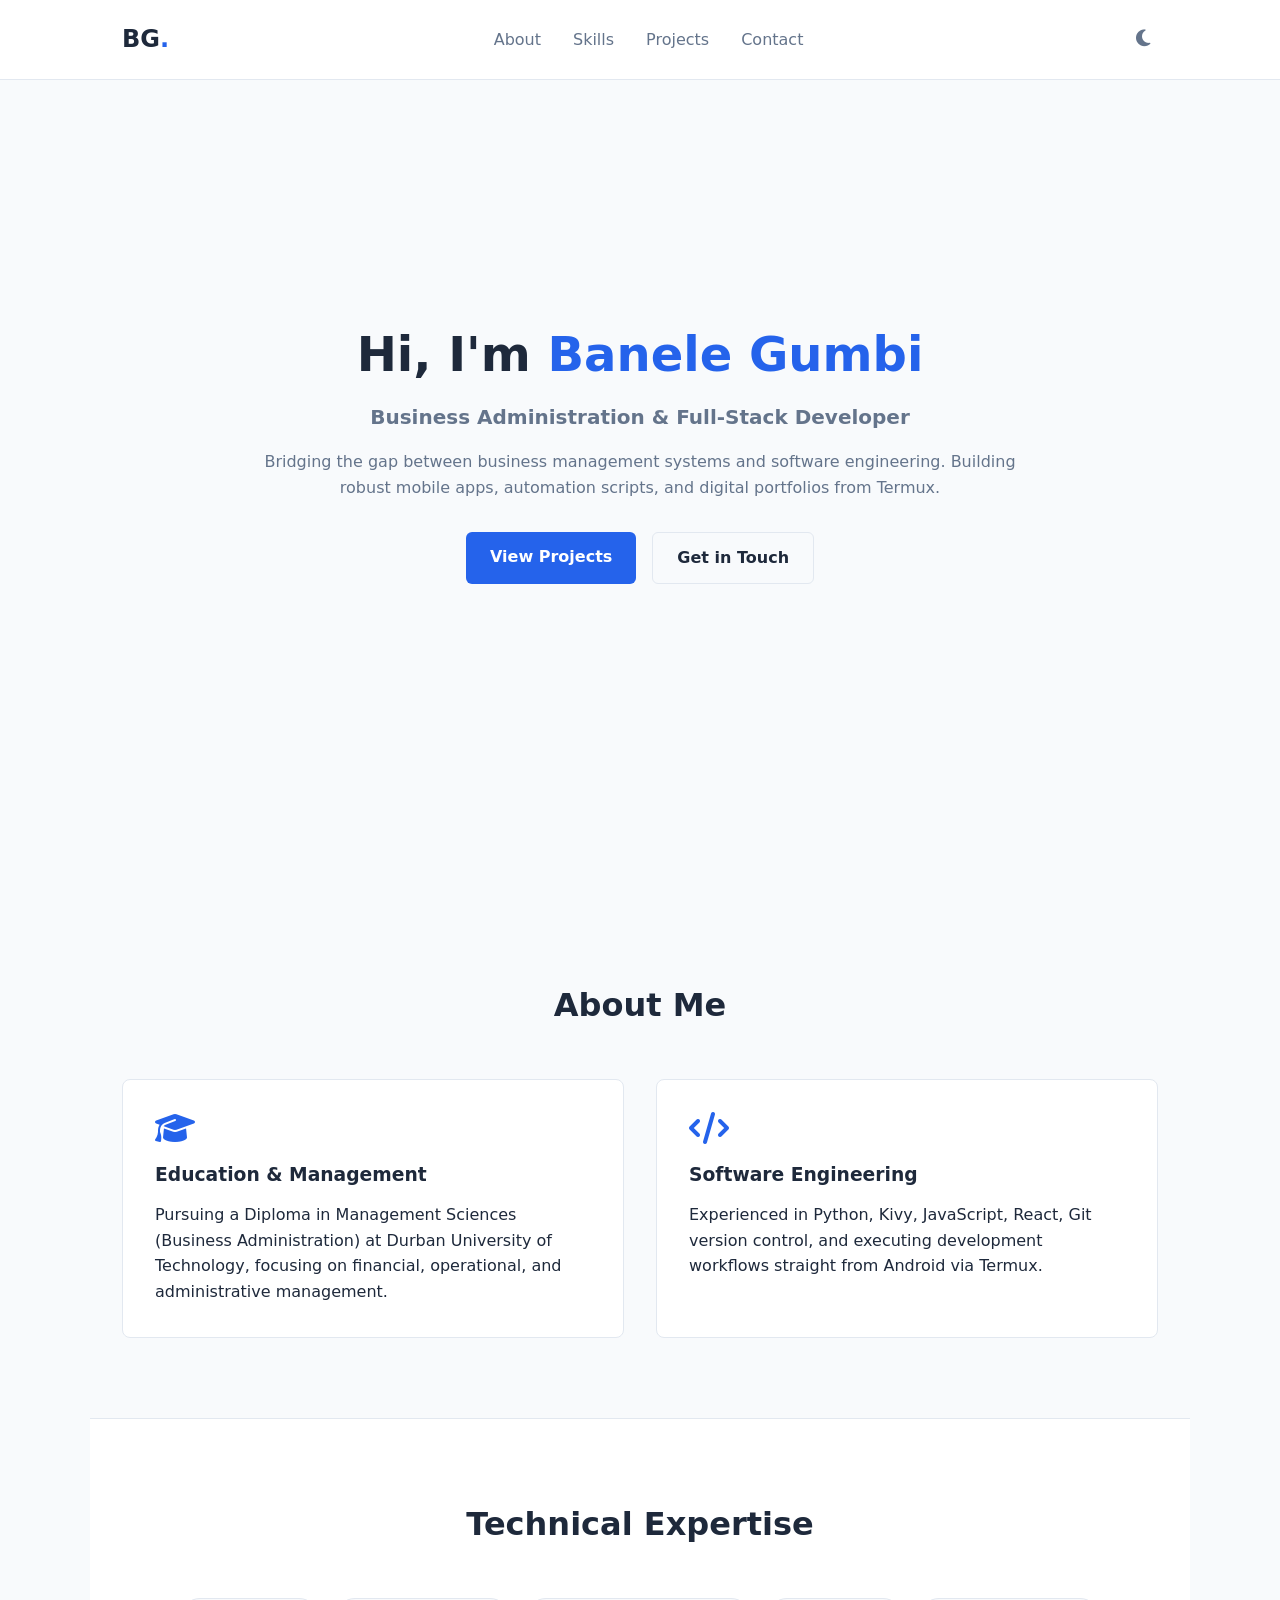
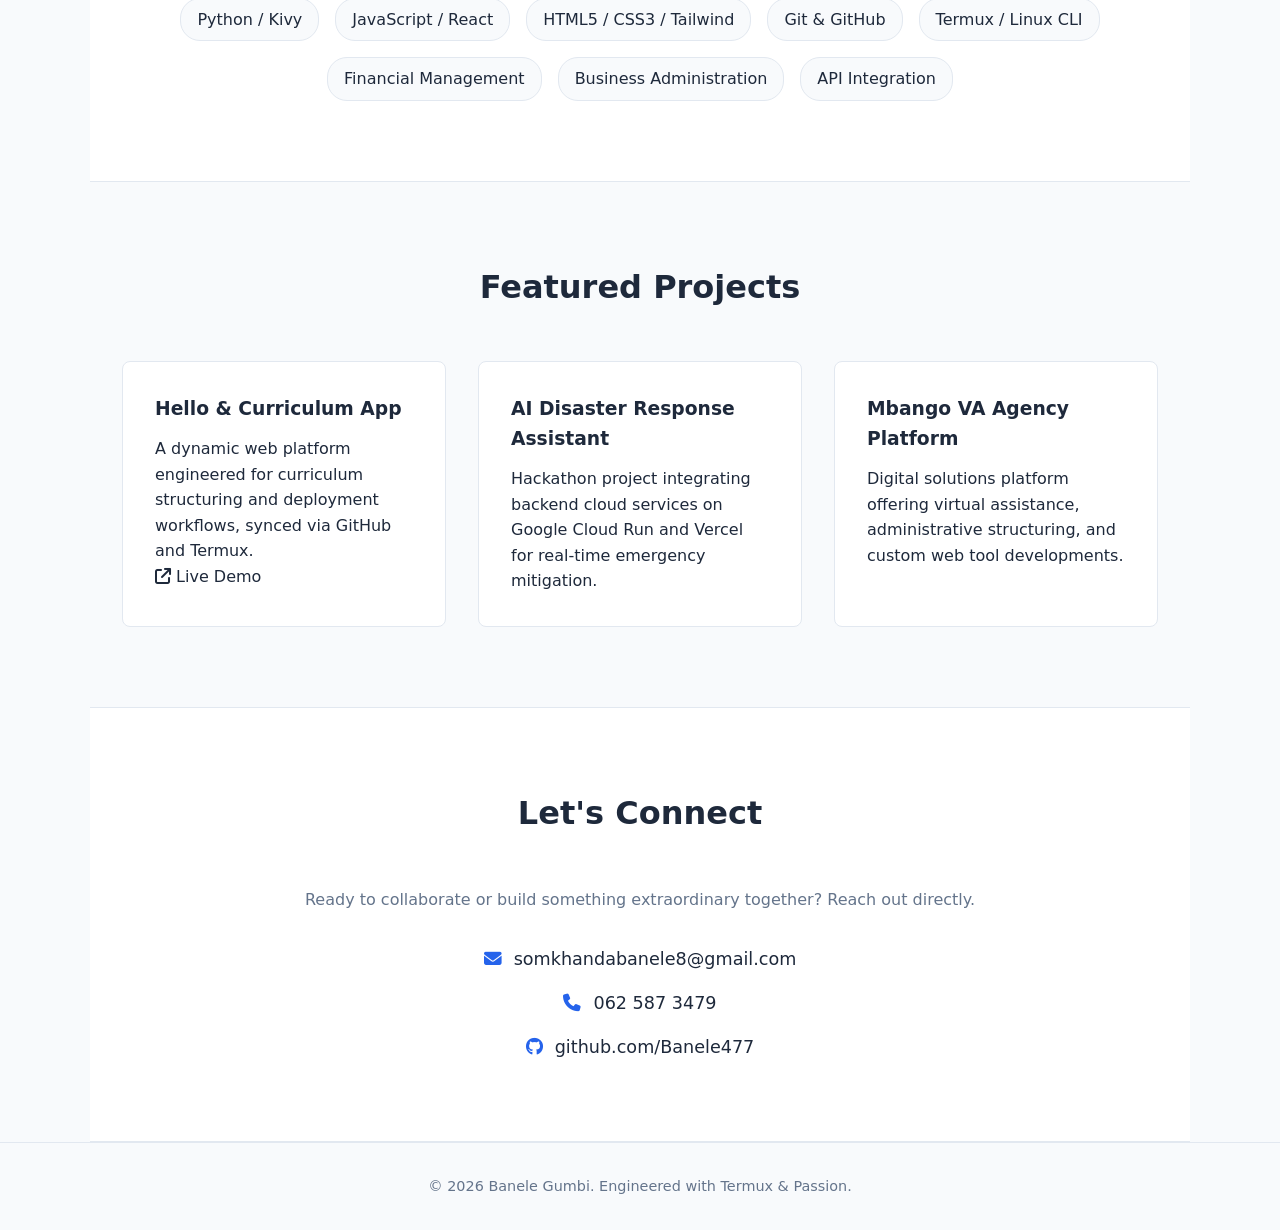
==== index.html @ f0a66e48 "Initial portfolio commit from Termux" ====
<!DOCTYPE html>
<html lang="en">
<head>
    <meta charset="UTF-8">
    <meta name="viewport" content="width=device-width, initial-scale=1.0">
    <title>Banele Gumbi | Portfolio & Engineering</title>
    <link rel="stylesheet" href="style.css">
    <!-- FontAwesome for Icons -->
    <link rel="stylesheet" href="https://cdnjs.cloudflare.com/ajax/libs/font-awesome/6.4.0/css/all.min.css">
</head>
<body>
    <!-- Header / Navbar -->
    <header>
        <div class="nav-container">
            <h2 class="logo">BG<span>.</span></h2>
            <nav>
                <ul class="nav-links">
                    <li><a href="#about">About</a></li>
                    <li><a href="#skills">Skills</a></li>
                    <li><a href="#projects">Projects</a></li>
                    <li><a href="#contact">Contact</a></li>
                </ul>
            </nav>
            <div class="theme-toggle" id="themeToggle"><i class="fa-solid fa-moon"></i></div>
        </div>
    </header>

    <!-- Hero Section -->
    <section class="hero">
        <div class="hero-content">
            <h1>Hi, I'm <span class="highlight">Banele Gumbi</span></h1>
            <p class="tagline">Business Administration & Full-Stack Developer</p>
            <p class="bio">Bridging the gap between business management systems and software engineering. Building robust mobile apps, automation scripts, and digital portfolios from Termux.</p>
            <div class="hero-btns">
                <a href="#projects" class="btn primary-btn">View Projects</a>
                <a href="#contact" class="btn secondary-btn">Get in Touch</a>
            </div>
        </div>
    </section>

    <!-- About Section -->
    <section id="about" class="section">
        <h2 class="section-title">About Me</h2>
        <div class="about-grid">
            <div class="about-card">
                <i class="fa-solid fa-graduation-cap"></i>
                <h3>Education & Management</h3>
                <p>Pursuing a Diploma in Management Sciences (Business Administration) at Durban University of Technology, focusing on financial, operational, and administrative management.</p>
            </div>
            <div class="about-card">
                <i class="fa-solid fa-code"></i>
                <h3>Software Engineering</h3>
                <p>Experienced in Python, Kivy, JavaScript, React, Git version control, and executing development workflows straight from Android via Termux.</p>
            </div>
        </div>
    </section>

    <!-- Skills Section -->
    <section id="skills" class="section bg-alt">
        <h2 class="section-title">Technical Expertise</h2>
        <div class="skills-container">
            <span class="skill-tag">Python / Kivy</span>
            <span class="skill-tag">JavaScript / React</span>
            <span class="skill-tag">HTML5 / CSS3 / Tailwind</span>
            <span class="skill-tag">Git & GitHub</span>
            <span class="skill-tag">Termux / Linux CLI</span>
            <span class="skill-tag">Financial Management</span>
            <span class="skill-tag">Business Administration</span>
            <span class="skill-tag">API Integration</span>
        </div>
    </section>

    <!-- Projects Section -->
    <section id="projects" class="section">
        <h2 class="section-title">Featured Projects</h2>
        <div class="projects-grid">
            <div class="project-card">
                <h3>Hello & Curriculum App</h3>
                <p>A dynamic web platform engineered for curriculum structuring and deployment workflows, synced via GitHub and Termux.</p>
                <div class="project-links">
                    <a href="https://hello-and-curriculum.lovable.app" target="_blank"><i class="fa-solid fa-external-link"></i> Live Demo</a>
                </div>
            </div>
            <div class="project-card">
                <h3>AI Disaster Response Assistant</h3>
                <p>Hackathon project integrating backend cloud services on Google Cloud Run and Vercel for real-time emergency mitigation.</p>
            </div>
            <div class="project-card">
                <h3>Mbango VA Agency Platform</h3>
                <p>Digital solutions platform offering virtual assistance, administrative structuring, and custom web tool developments.</p>
            </div>
        </div>
    </section>

    <!-- Contact Section -->
    <section id="contact" class="section bg-alt">
        <h2 class="section-title">Let's Connect</h2>
        <p class="contact-text">Ready to collaborate or build something extraordinary together? Reach out directly.</p>
        <div class="contact-info">
            <p><i class="fa-solid fa-envelope"></i> somkhandabanele8@gmail.com</p>
            <p><i class="fa-solid fa-phone"></i> 062 587 3479</p>
            <p><i class="fa-brands fa-github"></i> <a href="https://github.com/Banele477" target="_blank">github.com/Banele477</a></p>
        </div>
    </section>

    <!-- Footer -->
    <footer>
        <p>&copy; 2026 Banele Gumbi. Engineered with Termux & Passion.</p>
    </footer>

    <script src="script.js"></script>
</body>
</html>
---- style.css ----
/* ==================== CSS VARIABLES (CUSTOMIZABLE) ==================== */
:root {
    --bg-color: #f8fafc;
    --card-bg: #ffffff;
    --text-color: #1e293b;
    --text-muted: #64748b;
    --primary-color: #2563eb;
    --primary-hover: #1d4ed8;
    --accent-color: #3b82f6;
    --border-color: #e2e8f0;
    --transition: all 0.3s ease;
}

[data-theme="dark"] {
    --bg-color: #0f172a;
    --card-bg: #1e293b;
    --text-color: #f8fafc;
    --text-muted: #94a3b8;
    --primary-color: #3b82f6;
    --primary-hover: #60a5fa;
    --border-color: #334155;
}

/* ==================== GLOBAL STYLES ==================== */
* {
    margin: 0;
    padding: 0;
    box-sizing: border-box;
    font-family: 'Segoe UI', system-ui, -apple-system, sans-serif;
}

body {
    background-color: var(--bg-color);
    color: var(--text-color);
    line-height: 1.6;
    transition: var(--transition);
}

a {
    text-decoration: none;
    color: inherit;
}

/* ==================== HEADER & NAVBAR ==================== */
header {
    position: fixed;
    top: 0;
    left: 0;
    width: 100%;
    background-color: var(--card-bg);
    border-bottom: 1px solid var(--border-color);
    z-index: 1000;
}

.nav-container {
    max-width: 1100px;
    margin: 0 auto;
    padding: 1rem 2rem;
    display: flex;
    justify-content: space-between;
    align-items: center;
}

.logo {
    font-size: 1.5rem;
    font-weight: bold;
}

.logo span {
    color: var(--primary-color);
}

.nav-links {
    list-style: none;
    display: flex;
    gap: 2rem;
}

.nav-links a {
    font-weight: 500;
    color: var(--text-muted);
    transition: var(--transition);
}

.nav-links a:hover {
    color: var(--primary-color);
}

.theme-toggle {
    cursor: pointer;
    font-size: 1.2rem;
    padding: 0.5rem;
    color: var(--text-muted);
}

/* ==================== HERO SECTION ==================== */
.hero {
    min-height: 100vh;
    display: flex;
    align-items: center;
    justify-content: center;
    text-align: center;
    padding: 0 1rem;
    max-width: 800px;
    margin: 0 auto;
}

.hero h1 {
    font-size: 3rem;
    margin-bottom: 0.5rem;
}

.highlight {
    color: var(--primary-color);
}

.tagline {
    font-size: 1.25rem;
    font-weight: 600;
    color: var(--text-muted);
    margin-bottom: 1rem;
}

.bio {
    font-size: 1rem;
    color: var(--text-muted);
    margin-bottom: 2rem;
}

.hero-btns {
    display: flex;
    gap: 1rem;
    justify-content: center;
}

.btn {
    padding: 0.75rem 1.5rem;
    border-radius: 6px;
    font-weight: 600;
    transition: var(--transition);
}

.primary-btn {
    background-color: var(--primary-color);
    color: #fff;
}

.primary-btn:hover {
    background-color: var(--primary-hover);
}

.secondary-btn {
    border: 1px solid var(--border-color);
    color: var(--text-color);
}

.secondary-btn:hover {
    border-color: var(--primary-color);
}

/* ==================== SECTIONS ==================== */
.section {
    padding: 5rem 2rem;
    max-width: 1100px;
    margin: 0 auto;
}

.bg-alt {
    background-color: var(--card-bg);
    border-top: 1px solid var(--border-color);
    border-bottom: 1px solid var(--border-color);
}

.section-title {
    text-align: center;
    font-size: 2rem;
    margin-bottom: 3rem;
}

/* ==================== ABOUT & CARDS ==================== */
.about-grid, .projects-grid {
    display: grid;
    grid-template-columns: repeat(auto-fit, minmax(300px, 1fr));
    gap: 2rem;
}

.about-card, .project-card {
    background-color: var(--card-bg);
    border: 1px solid var(--border-color);
    padding: 2rem;
    border-radius: 8px;
    transition: var(--transition);
}

.about-card i {
    font-size: 2rem;
    color: var(--primary-color);
    margin-bottom: 1rem;
}

.about-card h3, .project-card h3 {
    margin-bottom: 0.75rem;
}

.project-card:hover, .about-card:hover {
    transform: translateY(-5px);
    box-shadow: 0 10px 20px rgba(0,0,0,0.05);
}

/* ==================== SKILLS ==================== */
.skills-container {
    display: flex;
    flex-wrap: wrap;
    gap: 1rem;
    justify-content: center;
}

.skill-tag {
    background-color: var(--bg-color);
    border: 1px solid var(--border-color);
    padding: 0.5rem 1rem;
    border-radius: 20px;
    font-weight: 500;
}

/* ==================== CONTACT ==================== */
.contact-text {
    text-align: center;
    color: var(--text-muted);
    margin-bottom: 2rem;
}

.contact-info {
    display: flex;
    flex-direction: column;
    align-items: center;
    gap: 1rem;
}

.contact-info p {
    font-size: 1.1rem;
    display: flex;
    align-items: center;
    gap: 0.75rem;
}

.contact-info i {
    color: var(--primary-color);
}

/* ==================== FOOTER ==================== */
footer {
    text-align: center;
    padding: 2rem;
    color: var(--text-muted);
    border-top: 1px solid var(--border-color);
    font-size: 0.9rem;
}

@media(max-width: 768px) {
    .nav-links { display: none; }
    .hero h1 { font-size: 2.2rem; }
}
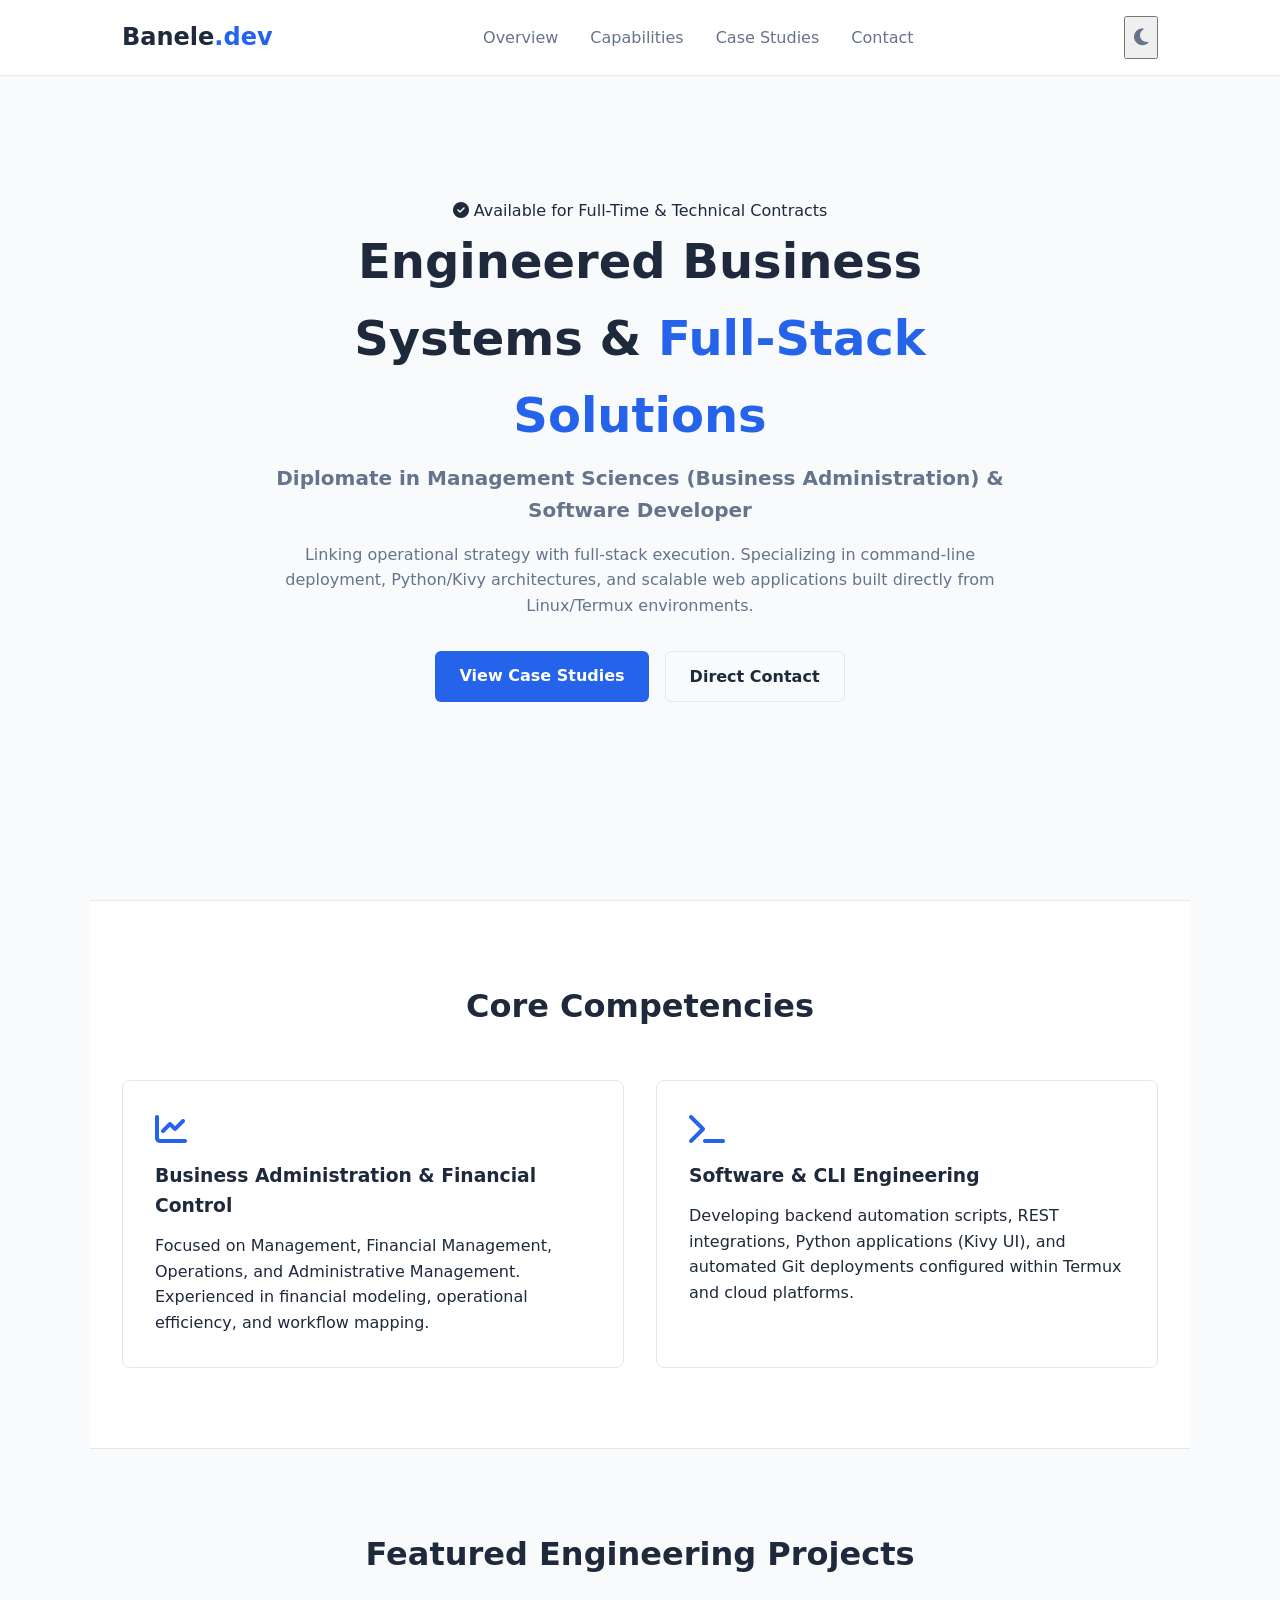
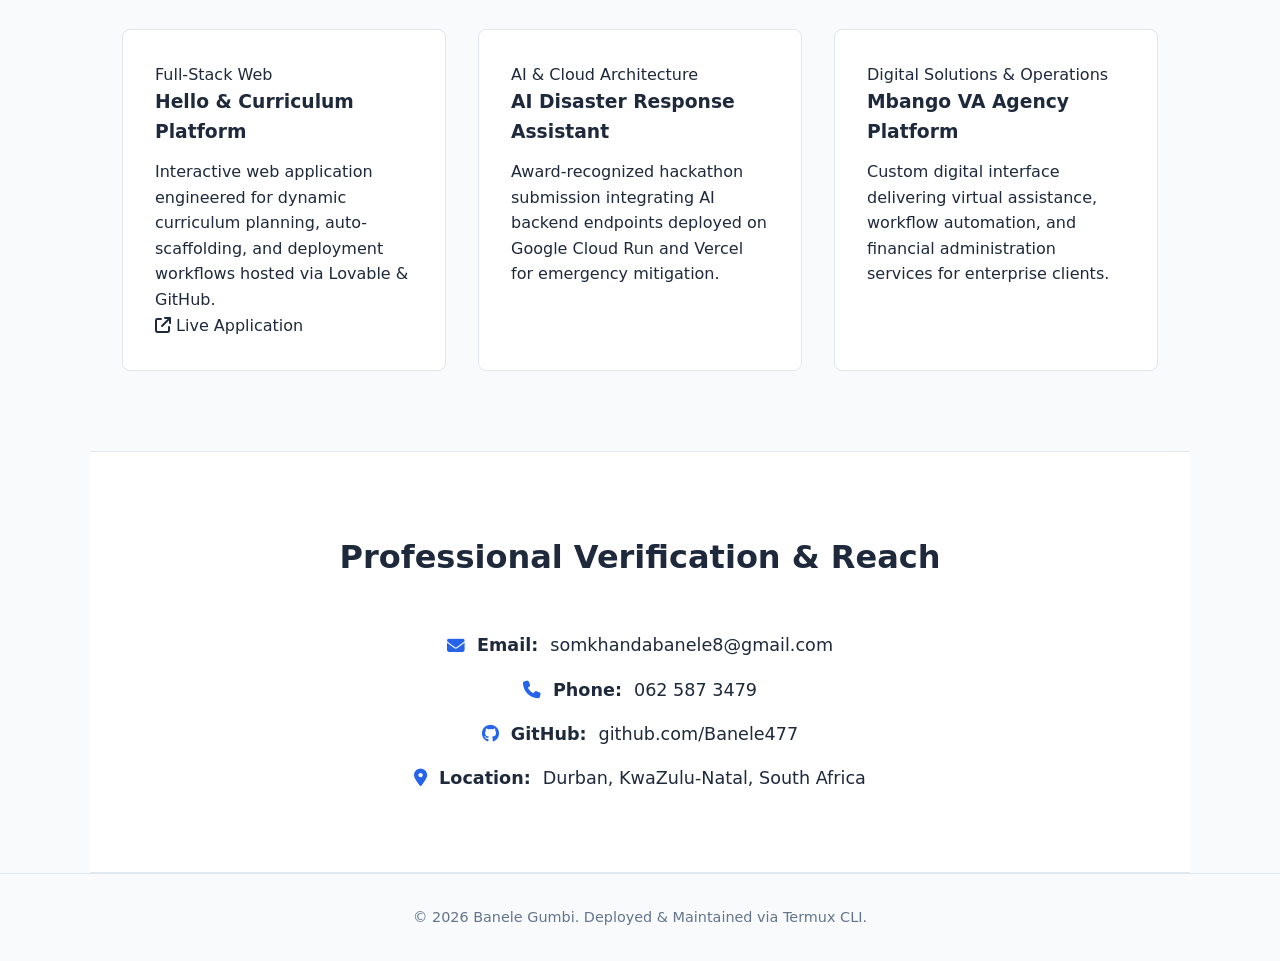
==== commit c6c3d01c: "Enhance web accessibility (WCAG), add Google Search Console verification, and add sitemap" ====
--- a/index.html
+++ b/index.html
@@ -3,112 +3,149 @@
 <head>
     <meta charset="UTF-8">
     <meta name="viewport" content="width=device-width, initial-scale=1.0">
-    <title>Banele Gumbi | Portfolio & Engineering</title>
+    <title>Banele Gumbi | Business Administration & Software Systems Specialist</title>
+    
+    <!-- Google Search Console Verification -->
+    <meta name="google-site-verification" content="googlec872cccd59953659" />
+    
+    <!-- SEO & Metadata -->
+    <meta name="description" content="Official portfolio of Banele Gumbi: Business Administration specialist and full-stack developer in Durban, South Africa. Specializing in Python, React, and business automation.">
+    <meta name="keywords" content="Banele Gumbi, Business Administration, Software Developer Durban, Management Sciences, Python Developer South Africa, Mbango VA Agency">
+    <meta name="author" content="Banele Gumbi">
+    <link rel="canonical" href="https://banele477.github.io/portfolio/" />
+
+    <!-- Open Graph / Social Media -->
+    <meta property="og:title" content="Banele Gumbi | Business & Software Systems Specialist">
+    <meta property="og:description" content="Bridging operational strategy with full-stack execution and automated business systems.">
+    <meta property="og:url" content="https://banele477.github.io/portfolio/">
+    <meta property="og:type" content="website">
+
+    <!-- Stylesheets & Fonts -->
     <link rel="stylesheet" href="style.css">
-    <!-- FontAwesome for Icons -->
-    <link rel="stylesheet" href="https://cdnjs.cloudflare.com/ajax/libs/font-awesome/6.4.0/css/all.min.css">
+    <link rel="stylesheet" href="https://cdnjs.cloudflare.com/ajax/libs/font-awesome/6.4.0/css/all.min.css" integrity="sha512-iecdLmaskl7CVkqkXNQ/ZH/XLlvWZOJyj7Yy7tcenmpD1ypASozpmT/E0iPtmFIB46ZmdtAc9eNBvH0H/ZpiBw==" crossorigin="anonymous" referrerpolicy="no-referrer" />
+
+    <!-- Structured Data (Schema Markup for Search Engine Crawlers) -->
+    <script type="application/ld+json">
+    {
+      "@context": "https://schema.org",
+      "@type": "Person",
+      "name": "Banele Gumbi",
+      "jobTitle": "Software Developer & Business Systems Specialist",
+      "url": "https://banele477.github.io/portfolio/",
+      "sameAs": [
+        "https://github.com/Banele477"
+      ],
+      "alumniOf": {
+        "@type": "CollegeOrUniversity",
+        "name": "Durban University of Technology"
+      },
+      "address": {
+        "@type": "PostalAddress",
+        "addressLocality": "Durban",
+        "addressRegion": "KwaZulu-Natal",
+        "addressCountry": "South Africa"
+      }
+    }
+    </script>
 </head>
 <body>
-    <!-- Header / Navbar -->
-    <header>
+    <!-- Skip Navigation Link for Accessibility (Screen Readers / Keyboard Users) -->
+    <a href="#main-content" class="skip-link">Skip to main content</a>
+
+    <header role="banner">
         <div class="nav-container">
-            <h2 class="logo">BG<span>.</span></h2>
-            <nav>
+            <a href="#" class="logo" aria-label="Banele Gumbi Home Page">Banele<span>.dev</span></a>
+            <nav role="navigation" aria-label="Main Navigation">
                 <ul class="nav-links">
-                    <li><a href="#about">About</a></li>
-                    <li><a href="#skills">Skills</a></li>
-                    <li><a href="#projects">Projects</a></li>
+                    <li><a href="#about">Overview</a></li>
+                    <li><a href="#capabilities">Capabilities</a></li>
+                    <li><a href="#projects">Case Studies</a></li>
                     <li><a href="#contact">Contact</a></li>
                 </ul>
             </nav>
-            <div class="theme-toggle" id="themeToggle"><i class="fa-solid fa-moon"></i></div>
+            <button class="theme-toggle" id="themeToggle" aria-label="Toggle light and dark mode">
+                <i class="fa-solid fa-moon" aria-hidden="true"></i>
+            </button>
         </div>
     </header>
 
-    <!-- Hero Section -->
-    <section class="hero">
-        <div class="hero-content">
-            <h1>Hi, I'm <span class="highlight">Banele Gumbi</span></h1>
-            <p class="tagline">Business Administration & Full-Stack Developer</p>
-            <p class="bio">Bridging the gap between business management systems and software engineering. Building robust mobile apps, automation scripts, and digital portfolios from Termux.</p>
-            <div class="hero-btns">
-                <a href="#projects" class="btn primary-btn">View Projects</a>
-                <a href="#contact" class="btn secondary-btn">Get in Touch</a>
-            </div>
-        </div>
-    </section>
-
-    <!-- About Section -->
-    <section id="about" class="section">
-        <h2 class="section-title">About Me</h2>
-        <div class="about-grid">
-            <div class="about-card">
-                <i class="fa-solid fa-graduation-cap"></i>
-                <h3>Education & Management</h3>
-                <p>Pursuing a Diploma in Management Sciences (Business Administration) at Durban University of Technology, focusing on financial, operational, and administrative management.</p>
-            </div>
-            <div class="about-card">
-                <i class="fa-solid fa-code"></i>
-                <h3>Software Engineering</h3>
-                <p>Experienced in Python, Kivy, JavaScript, React, Git version control, and executing development workflows straight from Android via Termux.</p>
-            </div>
-        </div>
-    </section>
-
-    <!-- Skills Section -->
-    <section id="skills" class="section bg-alt">
-        <h2 class="section-title">Technical Expertise</h2>
-        <div class="skills-container">
-            <span class="skill-tag">Python / Kivy</span>
-            <span class="skill-tag">JavaScript / React</span>
-            <span class="skill-tag">HTML5 / CSS3 / Tailwind</span>
-            <span class="skill-tag">Git & GitHub</span>
-            <span class="skill-tag">Termux / Linux CLI</span>
-            <span class="skill-tag">Financial Management</span>
-            <span class="skill-tag">Business Administration</span>
-            <span class="skill-tag">API Integration</span>
-        </div>
-    </section>
-
-    <!-- Projects Section -->
-    <section id="projects" class="section">
-        <h2 class="section-title">Featured Projects</h2>
-        <div class="projects-grid">
-            <div class="project-card">
-                <h3>Hello & Curriculum App</h3>
-                <p>A dynamic web platform engineered for curriculum structuring and deployment workflows, synced via GitHub and Termux.</p>
-                <div class="project-links">
-                    <a href="https://hello-and-curriculum.lovable.app" target="_blank"><i class="fa-solid fa-external-link"></i> Live Demo</a>
+    <main id="main-content" role="main">
+        <!-- Hero Section -->
+        <section class="hero" aria-labelledby="hero-title">
+            <div class="hero-content">
+                <div class="status-badge" role="status">
+                    <i class="fa-solid fa-circle-check" aria-hidden="true"></i> Available for Full-Time & Technical Contracts
+                </div>
+                <h1 id="hero-title">Engineered Business Systems & <span class="highlight">Full-Stack Solutions</span></h1>
+                <p class="tagline">Diplomate in Management Sciences (Business Administration) & Software Developer</p>
+                <p class="bio">Linking operational strategy with full-stack execution. Specializing in command-line deployment, Python/Kivy architectures, and scalable web applications built directly from Linux/Termux environments.</p>
+                <div class="hero-btns">
+                    <a href="#projects" class="btn primary-btn">View Case Studies</a>
+                    <a href="#contact" class="btn secondary-btn">Direct Contact</a>
                 </div>
             </div>
-            <div class="project-card">
-                <h3>AI Disaster Response Assistant</h3>
-                <p>Hackathon project integrating backend cloud services on Google Cloud Run and Vercel for real-time emergency mitigation.</p>
+        </section>
+
+        <!-- Capabilities Section -->
+        <section id="capabilities" class="section bg-alt" aria-labelledby="capabilities-title">
+            <h2 id="capabilities-title" class="section-title">Core Competencies</h2>
+            <div class="about-grid">
+                <article class="about-card">
+                    <i class="fa-solid fa-chart-line" aria-hidden="true"></i>
+                    <h3>Business Administration & Financial Control</h3>
+                    <p>Focused on Management, Financial Management, Operations, and Administrative Management. Experienced in financial modeling, operational efficiency, and workflow mapping.</p>
+                </article>
+                <article class="about-card">
+                    <i class="fa-solid fa-terminal" aria-hidden="true"></i>
+                    <h3>Software & CLI Engineering</h3>
+                    <p>Developing backend automation scripts, REST integrations, Python applications (Kivy UI), and automated Git deployments configured within Termux and cloud platforms.</p>
+                </article>
             </div>
-            <div class="project-card">
-                <h3>Mbango VA Agency Platform</h3>
-                <p>Digital solutions platform offering virtual assistance, administrative structuring, and custom web tool developments.</p>
+        </section>
+
+        <!-- Projects Section -->
+        <section id="projects" class="section" aria-labelledby="projects-title">
+            <h2 id="projects-title" class="section-title">Featured Engineering Projects</h2>
+            <div class="projects-grid">
+                <article class="project-card">
+                    <span class="project-tag">Full-Stack Web</span>
+                    <h3>Hello & Curriculum Platform</h3>
+                    <p>Interactive web application engineered for dynamic curriculum planning, auto-scaffolding, and deployment workflows hosted via Lovable & GitHub.</p>
+                    <div class="project-links">
+                        <a href="https://hello-and-curriculum.lovable.app" target="_blank" rel="noopener noreferrer" aria-label="Visit Hello & Curriculum Platform (Opens in a new tab)">
+                            <i class="fa-solid fa-arrow-up-right-from-square" aria-hidden="true"></i> Live Application
+                        </a>
+                    </div>
+                </article>
+                <article class="project-card">
+                    <span class="project-tag">AI & Cloud Architecture</span>
+                    <h3>AI Disaster Response Assistant</h3>
+                    <p>Award-recognized hackathon submission integrating AI backend endpoints deployed on Google Cloud Run and Vercel for emergency mitigation.</p>
+                </article>
+                <article class="project-card">
+                    <span class="project-tag">Digital Solutions & Operations</span>
+                    <h3>Mbango VA Agency Platform</h3>
+                    <p>Custom digital interface delivering virtual assistance, workflow automation, and financial administration services for enterprise clients.</p>
+                </article>
             </div>
-        </div>
-    </section>
+        </section>
 
-    <!-- Contact Section -->
-    <section id="contact" class="section bg-alt">
-        <h2 class="section-title">Let's Connect</h2>
-        <p class="contact-text">Ready to collaborate or build something extraordinary together? Reach out directly.</p>
-        <div class="contact-info">
-            <p><i class="fa-solid fa-envelope"></i> somkhandabanele8@gmail.com</p>
-            <p><i class="fa-solid fa-phone"></i> 062 587 3479</p>
-            <p><i class="fa-brands fa-github"></i> <a href="https://github.com/Banele477" target="_blank">github.com/Banele477</a></p>
-        </div>
-    </section>
+        <!-- Contact Section -->
+        <section id="contact" class="section bg-alt" aria-labelledby="contact-title">
+            <h2 id="contact-title" class="section-title">Professional Verification & Reach</h2>
+            <div class="contact-info">
+                <p><i class="fa-solid fa-envelope" aria-hidden="true"></i> <strong>Email:</strong> <a href="mailto:somkhandabanele8@gmail.com">somkhandabanele8@gmail.com</a></p>
+                <p><i class="fa-solid fa-phone" aria-hidden="true"></i> <strong>Phone:</strong> <a href="tel:+27625873479">062 587 3479</a></p>
+                <p><i class="fa-brands fa-github" aria-hidden="true"></i> <strong>GitHub:</strong> <a href="https://github.com/Banele477" target="_blank" rel="noopener noreferrer">github.com/Banele477</a></p>
+                <p><i class="fa-solid fa-location-dot" aria-hidden="true"></i> <strong>Location:</strong> Durban, KwaZulu-Natal, South Africa</p>
+            </div>
+        </section>
+    </main>
 
-    <!-- Footer -->
-    <footer>
-        <p>&copy; 2026 Banele Gumbi. Engineered with Termux & Passion.</p>
+    <footer role="contentinfo">
+        <p>&copy; 2026 Banele Gumbi. Deployed & Maintained via Termux CLI.</p>
     </footer>
 
     <script src="script.js"></script>
 </body>
 </html>
-
--- a/style.css
+++ b/style.css
@@ -261,3 +261,27 @@
     .nav-links { display: none; }
     .hero h1 { font-size: 2.2rem; }
 }
+
+/* Accessibility Additions */
+.skip-link {
+    position: absolute;
+    top: -40px;
+    left: 0;
+    background: #2563eb;
+    color: #ffffff;
+    padding: 8px 16px;
+    z-index: 100;
+    transition: top 0.2s ease;
+    font-weight: bold;
+    text-decoration: none;
+    border-radius: 0 0 4px 0;
+}
+
+.skip-link:focus {
+    top: 0;
+}
+
+:focus-visible {
+    outline: 3px solid #2563eb;
+    outline-offset: 3px;
+}
